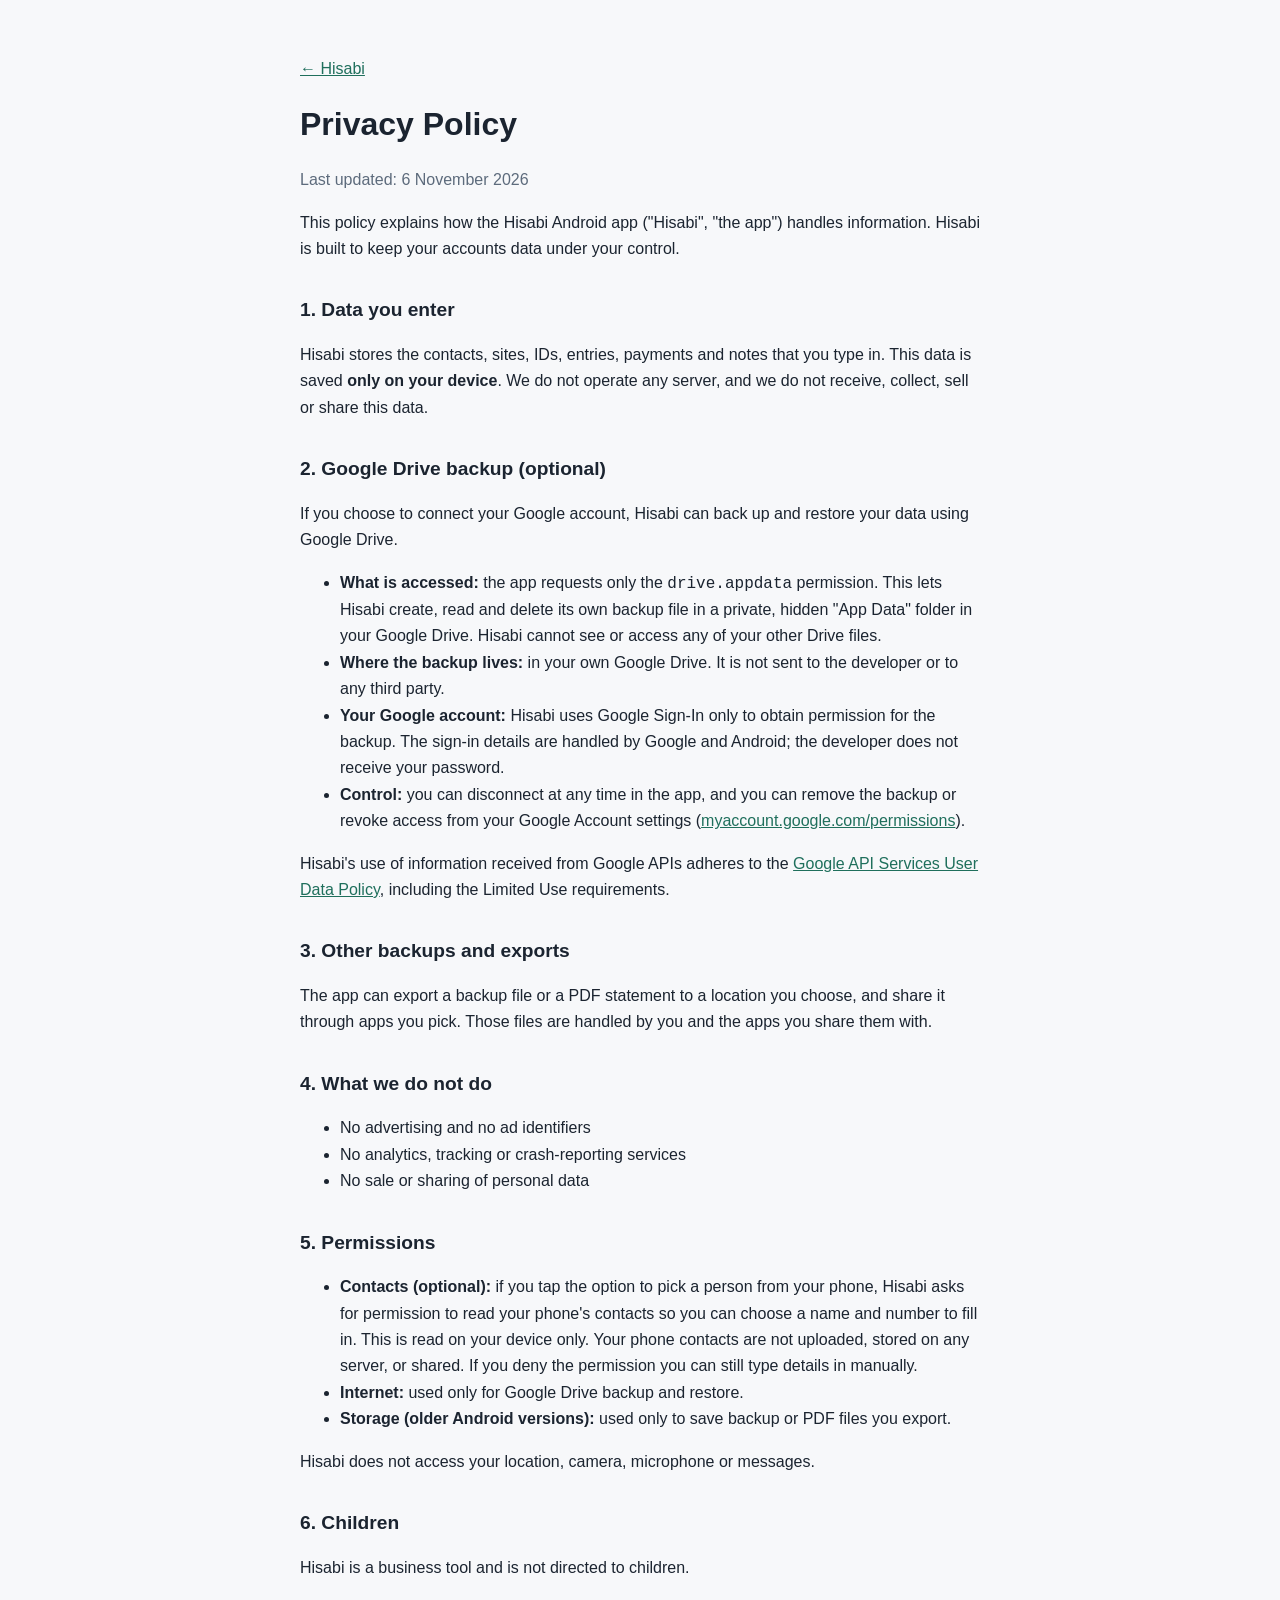
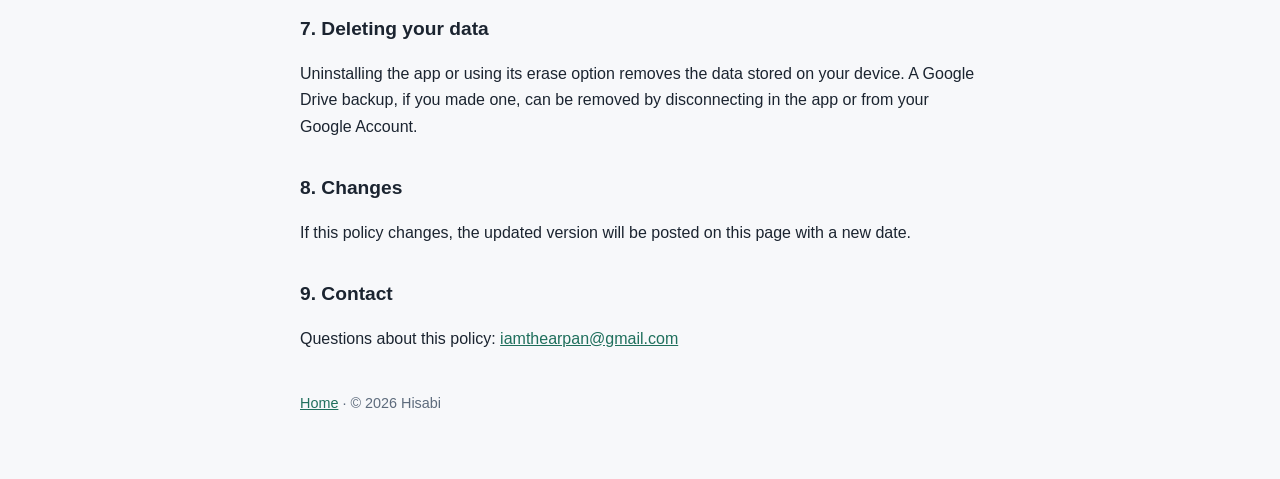
==== privacy.html @ 1e0a608f "Hisabi homepage and privacy policy Co-Authored-By: Claude Sonnet 5.5 <noreply@anthropic.com>" ====
<!doctype html>
<html lang="en">
<head>
<meta charset="utf-8">
<meta name="viewport" content="width=device-width,initial-scale=1">
<title>Privacy Policy – Hisabi</title>
<meta name="description" content="Privacy Policy for the Hisabi Android app.">
<link rel="stylesheet" href="style.css">
</head>
<body>
<main>
  <p><a href="index.html">← Hisabi</a></p>
  <h1>Privacy Policy</h1>
  <p class="muted">Last updated: 6 November 2026</p>

  <p>This policy explains how the Hisabi Android app ("Hisabi", "the app") handles information. Hisabi is built to keep your accounts data under your control.</p>

  <h2>1. Data you enter</h2>
  <p>Hisabi stores the contacts, sites, IDs, entries, payments and notes that you type in. This data is saved <strong>only on your device</strong>. We do not operate any server, and we do not receive, collect, sell or share this data.</p>

  <h2>2. Google Drive backup (optional)</h2>
  <p>If you choose to connect your Google account, Hisabi can back up and restore your data using Google Drive.</p>
  <ul>
    <li><strong>What is accessed:</strong> the app requests only the <code>drive.appdata</code> permission. This lets Hisabi create, read and delete its own backup file in a private, hidden "App Data" folder in your Google Drive. Hisabi cannot see or access any of your other Drive files.</li>
    <li><strong>Where the backup lives:</strong> in your own Google Drive. It is not sent to the developer or to any third party.</li>
    <li><strong>Your Google account:</strong> Hisabi uses Google Sign-In only to obtain permission for the backup. The sign-in details are handled by Google and Android; the developer does not receive your password.</li>
    <li><strong>Control:</strong> you can disconnect at any time in the app, and you can remove the backup or revoke access from your Google Account settings (<a href="https://myaccount.google.com/permissions">myaccount.google.com/permissions</a>).</li>
  </ul>
  <p>Hisabi's use of information received from Google APIs adheres to the <a href="https://developers.google.com/terms/api-services-user-data-policy">Google API Services User Data Policy</a>, including the Limited Use requirements.</p>

  <h2>3. Other backups and exports</h2>
  <p>The app can export a backup file or a PDF statement to a location you choose, and share it through apps you pick. Those files are handled by you and the apps you share them with.</p>

  <h2>4. What we do not do</h2>
  <ul>
    <li>No advertising and no ad identifiers</li>
    <li>No analytics, tracking or crash-reporting services</li>
    <li>No sale or sharing of personal data</li>
  </ul>

  <h2>5. Permissions</h2>
  <ul>
    <li><strong>Contacts (optional):</strong> if you tap the option to pick a person from your phone, Hisabi asks for permission to read your phone's contacts so you can choose a name and number to fill in. This is read on your device only. Your phone contacts are not uploaded, stored on any server, or shared. If you deny the permission you can still type details in manually.</li>
    <li><strong>Internet:</strong> used only for Google Drive backup and restore.</li>
    <li><strong>Storage (older Android versions):</strong> used only to save backup or PDF files you export.</li>
  </ul>
  <p>Hisabi does not access your location, camera, microphone or messages.</p>

  <h2>6. Children</h2>
  <p>Hisabi is a business tool and is not directed to children.</p>

  <h2>7. Deleting your data</h2>
  <p>Uninstalling the app or using its erase option removes the data stored on your device. A Google Drive backup, if you made one, can be removed by disconnecting in the app or from your Google Account.</p>

  <h2>8. Changes</h2>
  <p>If this policy changes, the updated version will be posted on this page with a new date.</p>

  <h2>9. Contact</h2>
  <p>Questions about this policy: <a href="mailto:iamthearpan@gmail.com">iamthearpan@gmail.com</a></p>

  <footer><a href="index.html">Home</a> · © 2026 Hisabi</footer>
</main>
</body>
</html>
---- style.css ----
:root{--bg:#f7f8fa;--card:#fff;--text:#1b2430;--muted:#5d6b7c;--accent:#1f6f5c;--line:#e3e8ee}
@media(prefers-color-scheme:dark){:root{--bg:#10151b;--card:#18202a;--text:#e8edf3;--muted:#9aa8b8;--accent:#4cc3a3;--line:#263241}}
*{box-sizing:border-box}
body{margin:0;background:var(--bg);color:var(--text);font:16px/1.65 -apple-system,BlinkMacSystemFont,"Segoe UI",Roboto,sans-serif}
main{max-width:720px;margin:0 auto;padding:40px 20px 64px}
h1{font-size:2rem;margin:0 0 8px}h2{font-size:1.2rem;margin:32px 0 8px}
p,li{color:var(--text)}.muted{color:var(--muted)}
a{color:var(--accent)}
.card{background:var(--card);border:1px solid var(--line);border-radius:14px;padding:20px;margin:20px 0}
.logo{width:56px;height:56px;border-radius:14px;background:var(--accent);color:#fff;display:grid;place-items:center;font-size:28px;font-weight:700;margin-bottom:16px}
footer{margin-top:40px;font-size:.9rem;color:var(--muted)}
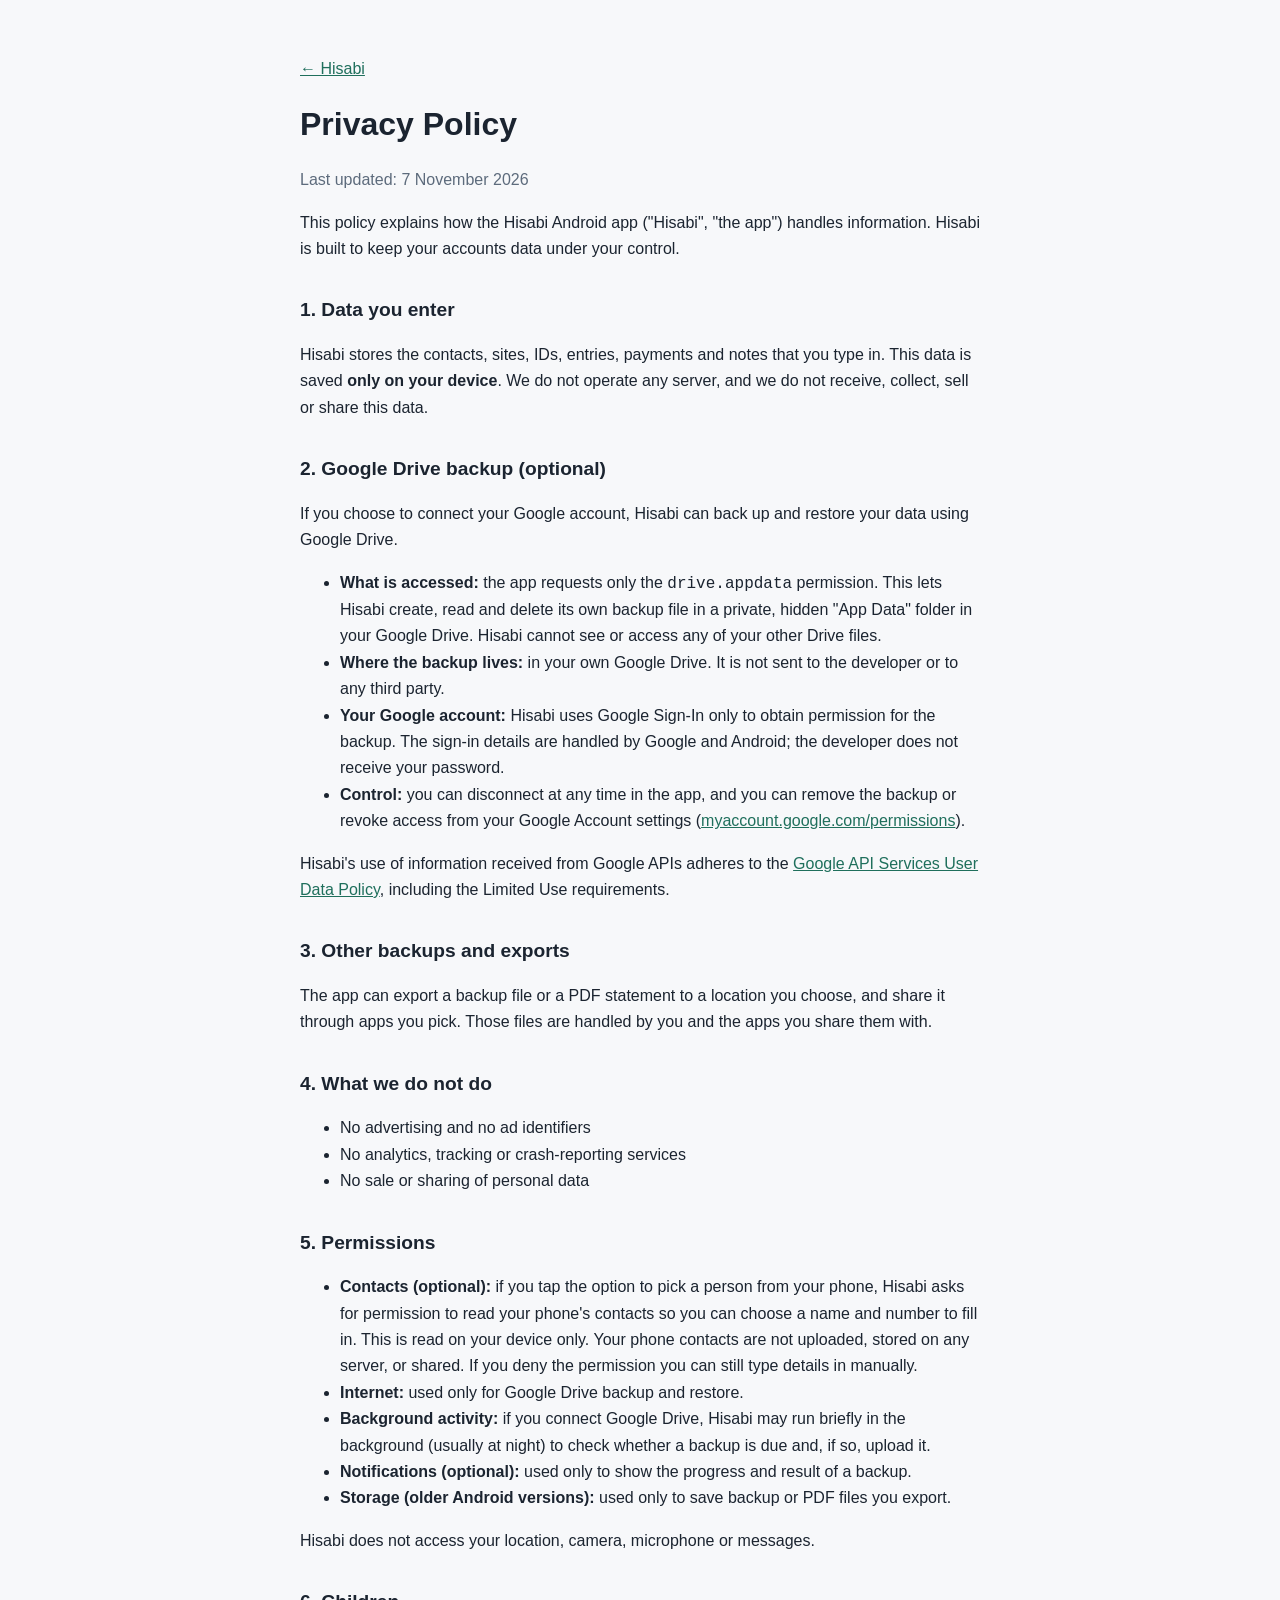
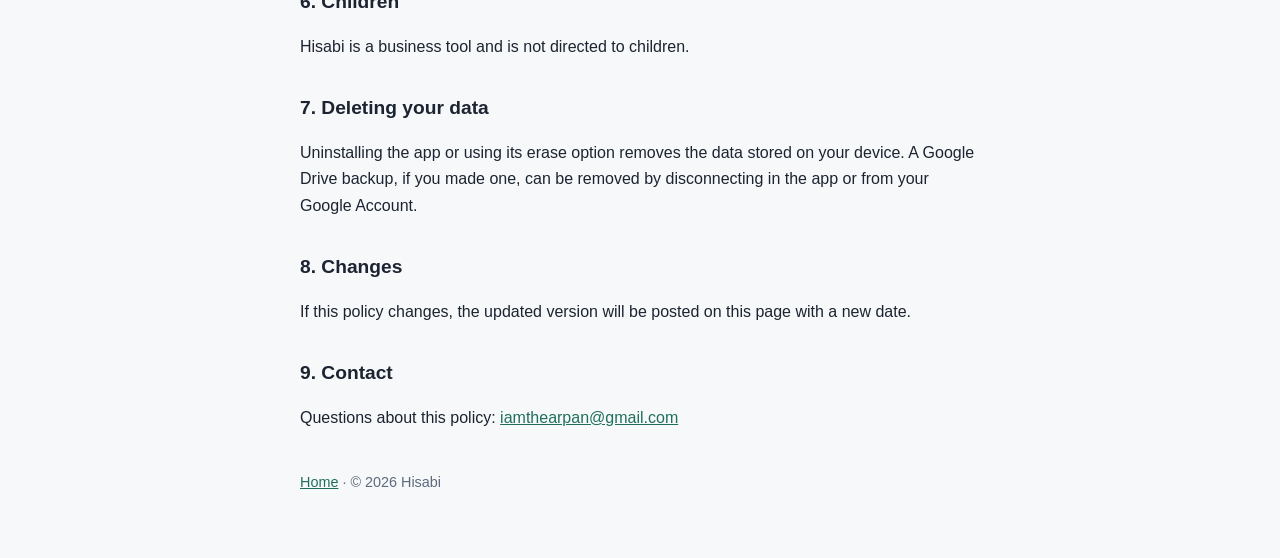
==== commit c8ff0c65: "Privacy policy: background backup and notifications Co-Authored-By: Claude Sonnet 5.5 <noreply@anthr" ====
--- a/privacy.html
+++ b/privacy.html
@@ -11,7 +11,7 @@
 <main>
   <p><a href="index.html">← Hisabi</a></p>
   <h1>Privacy Policy</h1>
-  <p class="muted">Last updated: 6 November 2026</p>
+  <p class="muted">Last updated: 7 November 2026</p>
 
   <p>This policy explains how the Hisabi Android app ("Hisabi", "the app") handles information. Hisabi is built to keep your accounts data under your control.</p>
 
@@ -42,6 +42,8 @@
   <ul>
     <li><strong>Contacts (optional):</strong> if you tap the option to pick a person from your phone, Hisabi asks for permission to read your phone's contacts so you can choose a name and number to fill in. This is read on your device only. Your phone contacts are not uploaded, stored on any server, or shared. If you deny the permission you can still type details in manually.</li>
     <li><strong>Internet:</strong> used only for Google Drive backup and restore.</li>
+    <li><strong>Background activity:</strong> if you connect Google Drive, Hisabi may run briefly in the background (usually at night) to check whether a backup is due and, if so, upload it.</li>
+    <li><strong>Notifications (optional):</strong> used only to show the progress and result of a backup.</li>
     <li><strong>Storage (older Android versions):</strong> used only to save backup or PDF files you export.</li>
   </ul>
   <p>Hisabi does not access your location, camera, microphone or messages.</p>
